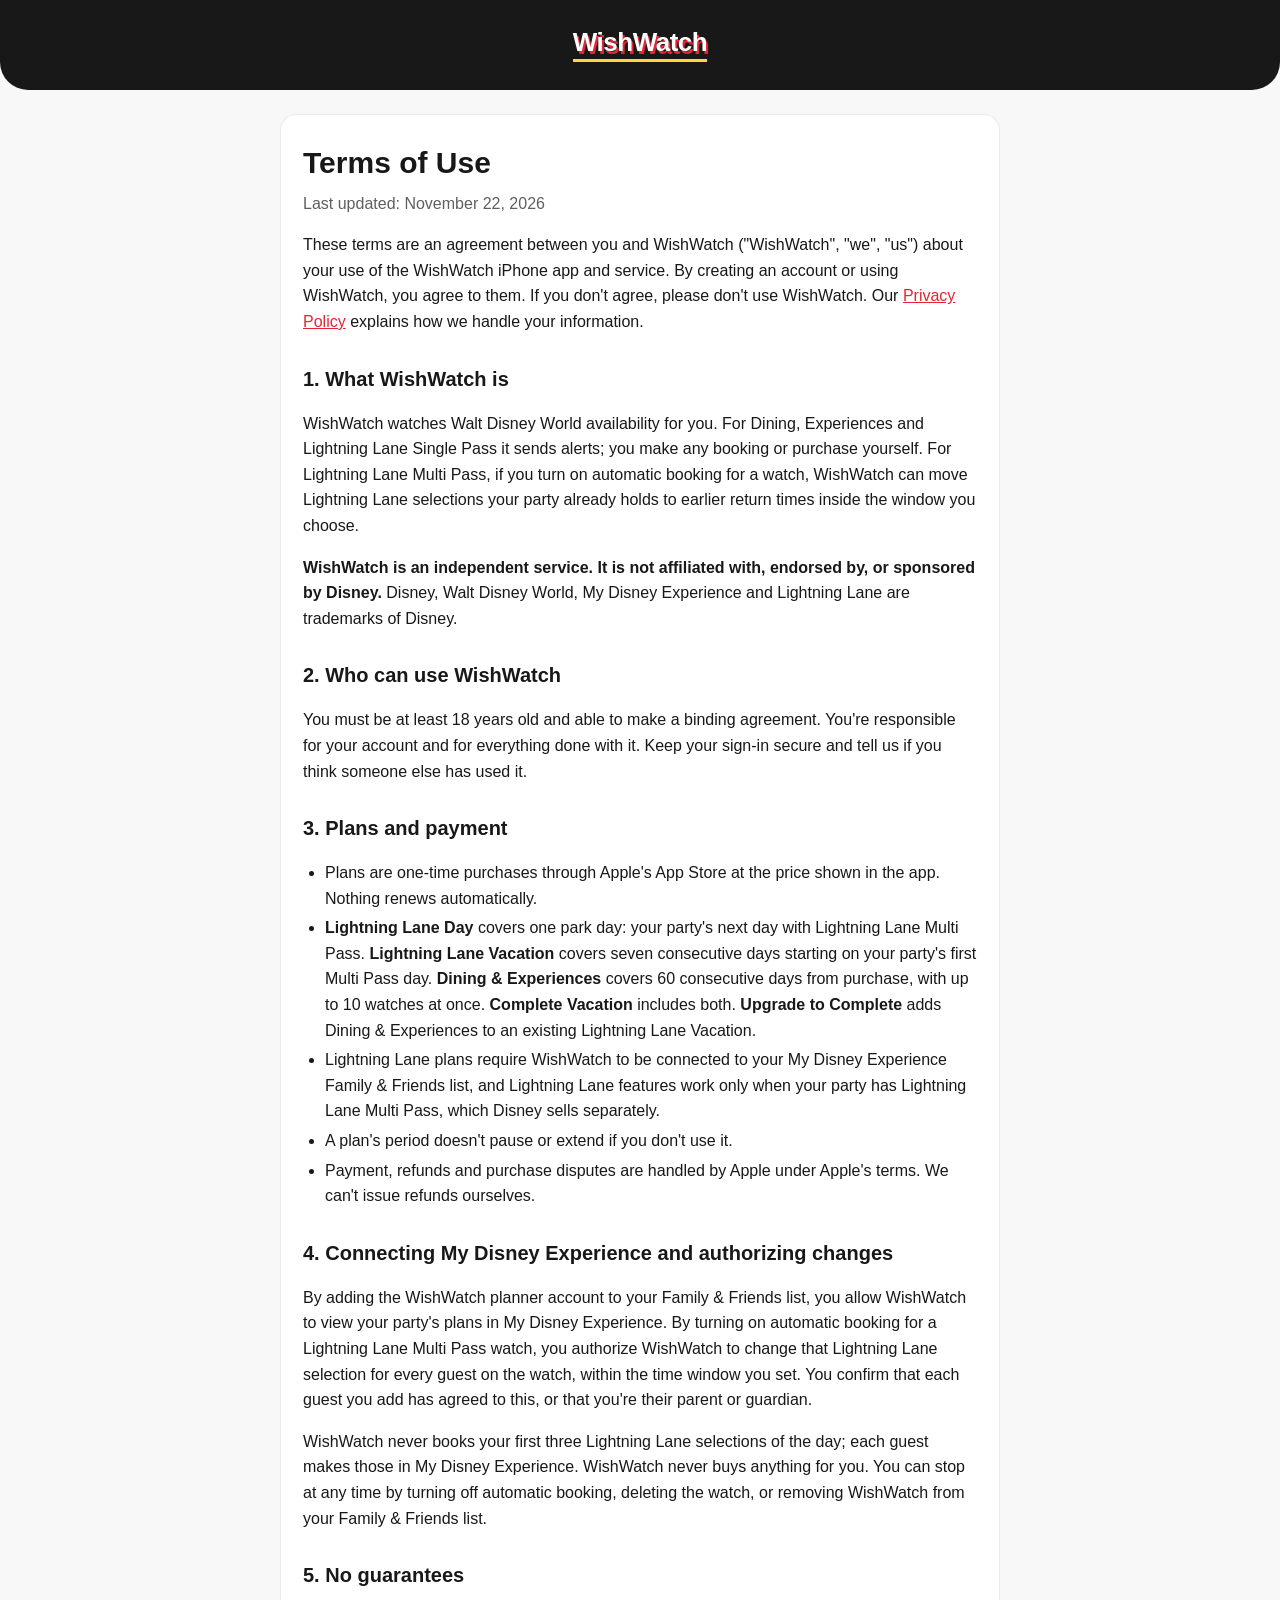
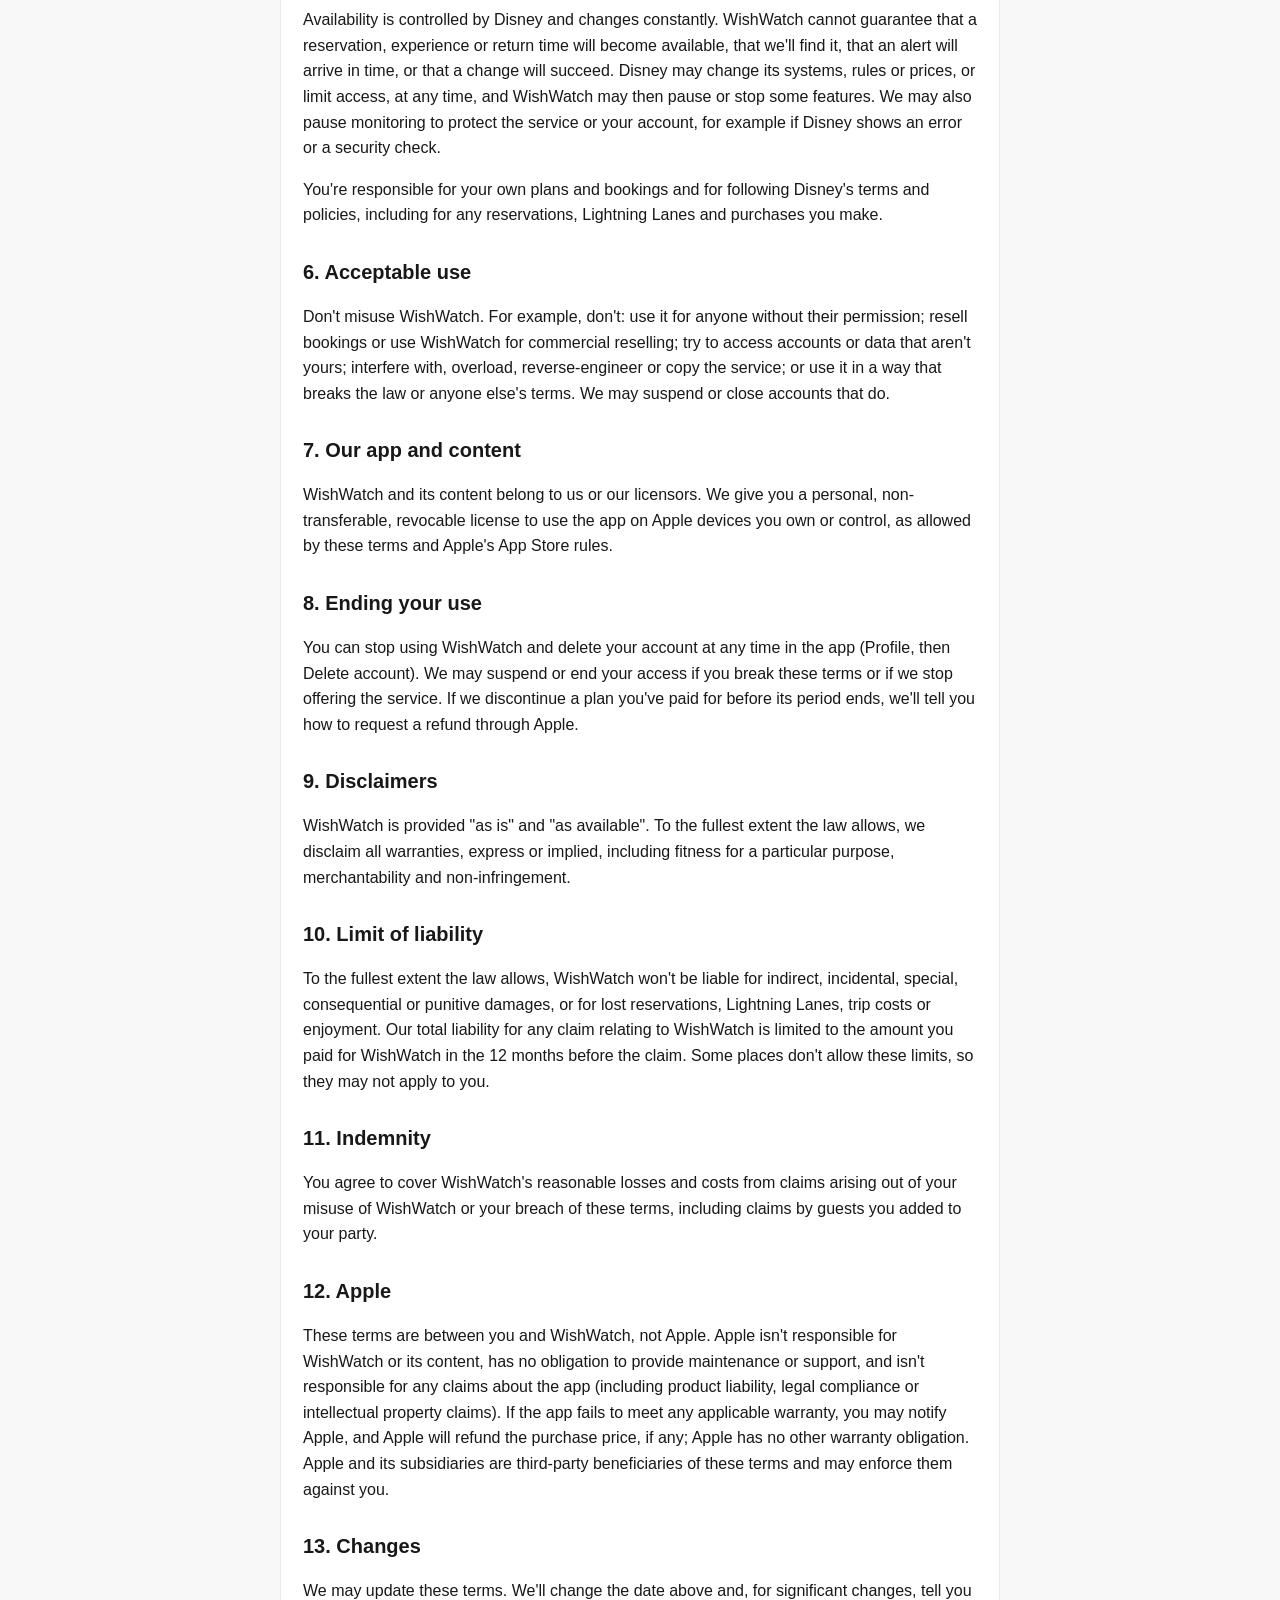
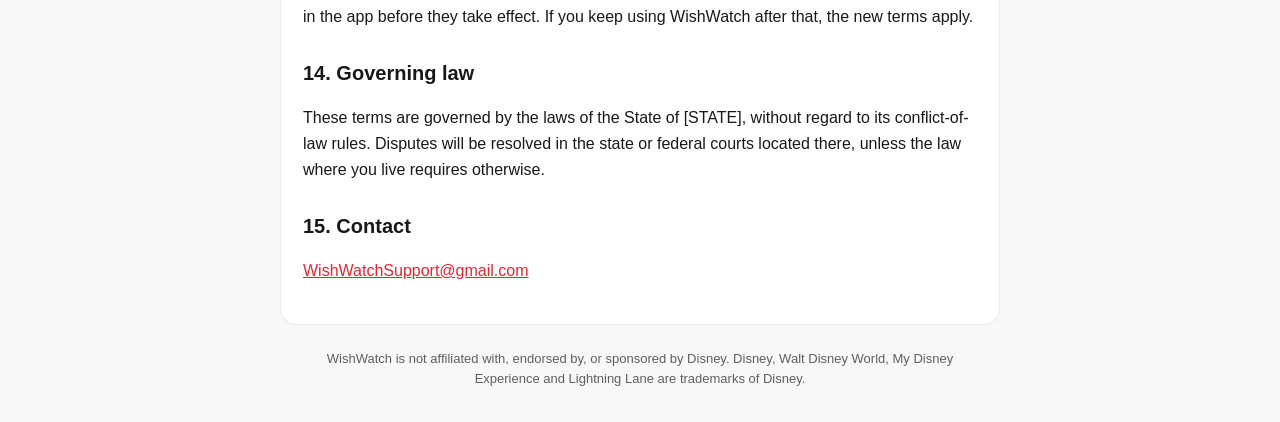
==== terms.html @ eebffbfb "WishWatch privacy policy and terms of use (drafts) Co-Authored-By: Claude Opus 5.5 <noreply@anthropi" ====
<!doctype html>
<html lang="en">
<head>
<meta charset="utf-8">
<meta name="viewport" content="width=device-width, initial-scale=1">
<title>WishWatch Terms of Use</title>
<link rel="stylesheet" href="style.css">
</head>
<body>
<header><a href="index.html" class="brand">WishWatch</a></header>
<main>
<h1>Terms of Use</h1>
<p class="updated">Last updated: November 22, 2026</p>

<p>These terms are an agreement between you and WishWatch ("WishWatch", "we", "us") about your use of the WishWatch iPhone app and service. By creating an account or using WishWatch, you agree to them. If you don't agree, please don't use WishWatch. Our <a href="privacy.html">Privacy Policy</a> explains how we handle your information.</p>

<h2>1. What WishWatch is</h2>
<p>WishWatch watches Walt Disney World availability for you. For Dining, Experiences and Lightning Lane Single Pass it sends alerts; you make any booking or purchase yourself. For Lightning Lane Multi Pass, if you turn on automatic booking for a watch, WishWatch can move Lightning Lane selections your party already holds to earlier return times inside the window you choose.</p>
<p><strong>WishWatch is an independent service. It is not affiliated with, endorsed by, or sponsored by Disney.</strong> Disney, Walt Disney World, My Disney Experience and Lightning Lane are trademarks of Disney.</p>

<h2>2. Who can use WishWatch</h2>
<p>You must be at least 18 years old and able to make a binding agreement. You're responsible for your account and for everything done with it. Keep your sign-in secure and tell us if you think someone else has used it.</p>

<h2>3. Plans and payment</h2>
<ul>
  <li>Plans are one-time purchases through Apple's App Store at the price shown in the app. Nothing renews automatically.</li>
  <li><strong>Lightning Lane Day</strong> covers one park day: your party's next day with Lightning Lane Multi Pass. <strong>Lightning Lane Vacation</strong> covers seven consecutive days starting on your party's first Multi Pass day. <strong>Dining &amp; Experiences</strong> covers 60 consecutive days from purchase, with up to 10 watches at once. <strong>Complete Vacation</strong> includes both. <strong>Upgrade to Complete</strong> adds Dining &amp; Experiences to an existing Lightning Lane Vacation.</li>
  <li>Lightning Lane plans require WishWatch to be connected to your My Disney Experience Family &amp; Friends list, and Lightning Lane features work only when your party has Lightning Lane Multi Pass, which Disney sells separately.</li>
  <li>A plan's period doesn't pause or extend if you don't use it.</li>
  <li>Payment, refunds and purchase disputes are handled by Apple under Apple's terms. We can't issue refunds ourselves.</li>
</ul>

<h2>4. Connecting My Disney Experience and authorizing changes</h2>
<p>By adding the WishWatch planner account to your Family &amp; Friends list, you allow WishWatch to view your party's plans in My Disney Experience. By turning on automatic booking for a Lightning Lane Multi Pass watch, you authorize WishWatch to change that Lightning Lane selection for every guest on the watch, within the time window you set. You confirm that each guest you add has agreed to this, or that you're their parent or guardian.</p>
<p>WishWatch never books your first three Lightning Lane selections of the day; each guest makes those in My Disney Experience. WishWatch never buys anything for you. You can stop at any time by turning off automatic booking, deleting the watch, or removing WishWatch from your Family &amp; Friends list.</p>

<h2>5. No guarantees</h2>
<p>Availability is controlled by Disney and changes constantly. WishWatch cannot guarantee that a reservation, experience or return time will become available, that we'll find it, that an alert will arrive in time, or that a change will succeed. Disney may change its systems, rules or prices, or limit access, at any time, and WishWatch may then pause or stop some features. We may also pause monitoring to protect the service or your account, for example if Disney shows an error or a security check.</p>
<p>You're responsible for your own plans and bookings and for following Disney's terms and policies, including for any reservations, Lightning Lanes and purchases you make.</p>

<h2>6. Acceptable use</h2>
<p>Don't misuse WishWatch. For example, don't: use it for anyone without their permission; resell bookings or use WishWatch for commercial reselling; try to access accounts or data that aren't yours; interfere with, overload, reverse-engineer or copy the service; or use it in a way that breaks the law or anyone else's terms. We may suspend or close accounts that do.</p>

<h2>7. Our app and content</h2>
<p>WishWatch and its content belong to us or our licensors. We give you a personal, non-transferable, revocable license to use the app on Apple devices you own or control, as allowed by these terms and Apple's App Store rules.</p>

<h2>8. Ending your use</h2>
<p>You can stop using WishWatch and delete your account at any time in the app (Profile, then Delete account). We may suspend or end your access if you break these terms or if we stop offering the service. If we discontinue a plan you've paid for before its period ends, we'll tell you how to request a refund through Apple.</p>

<h2>9. Disclaimers</h2>
<p>WishWatch is provided "as is" and "as available". To the fullest extent the law allows, we disclaim all warranties, express or implied, including fitness for a particular purpose, merchantability and non-infringement.</p>

<h2>10. Limit of liability</h2>
<p>To the fullest extent the law allows, WishWatch won't be liable for indirect, incidental, special, consequential or punitive damages, or for lost reservations, Lightning Lanes, trip costs or enjoyment. Our total liability for any claim relating to WishWatch is limited to the amount you paid for WishWatch in the 12 months before the claim. Some places don't allow these limits, so they may not apply to you.</p>

<h2>11. Indemnity</h2>
<p>You agree to cover WishWatch's reasonable losses and costs from claims arising out of your misuse of WishWatch or your breach of these terms, including claims by guests you added to your party.</p>

<h2>12. Apple</h2>
<p>These terms are between you and WishWatch, not Apple. Apple isn't responsible for WishWatch or its content, has no obligation to provide maintenance or support, and isn't responsible for any claims about the app (including product liability, legal compliance or intellectual property claims). If the app fails to meet any applicable warranty, you may notify Apple, and Apple will refund the purchase price, if any; Apple has no other warranty obligation. Apple and its subsidiaries are third-party beneficiaries of these terms and may enforce them against you.</p>

<h2>13. Changes</h2>
<p>We may update these terms. We'll change the date above and, for significant changes, tell you in the app before they take effect. If you keep using WishWatch after that, the new terms apply.</p>

<h2>14. Governing law</h2>
<p>These terms are governed by the laws of the State of [STATE], without regard to its conflict-of-law rules. Disputes will be resolved in the state or federal courts located there, unless the law where you live requires otherwise.</p>

<h2>15. Contact</h2>
<p><a href="mailto:WishWatchSupport@gmail.com">WishWatchSupport@gmail.com</a></p>
</main>
<footer>WishWatch is not affiliated with, endorsed by, or sponsored by Disney. Disney, Walt Disney World, My Disney Experience and Lightning Lane are trademarks of Disney.</footer>
</body>
</html>
---- style.css ----
:root { --ink: #181818; --muted: #5f5f5f; --red: #e32536; --sun: #ffd447; --pale: #f8f8f8; }
* { box-sizing: border-box; }
body { margin: 0; background: var(--pale); color: var(--ink);
  font: 16px/1.6 -apple-system, BlinkMacSystemFont, "Segoe UI", Roboto, sans-serif; }
header { background: var(--ink); padding: 22px 20px 26px; text-align: center;
  border-radius: 0 0 28px 28px; }
.brand { color: #fff; font-weight: 900; font-size: 26px; letter-spacing: -0.5px;
  text-decoration: none; text-shadow: 2px 3px 0 var(--red);
  border-bottom: 3px solid var(--sun); padding-bottom: 2px; }
main { max-width: 720px; margin: 24px auto; padding: 24px 22px; background: #fff;
  border-radius: 16px; border: 1px solid rgba(0,0,0,0.08); }
h1 { font-size: 30px; margin: 0 0 4px; }
h2 { font-size: 20px; margin: 28px 0 8px; }
h3 { font-size: 17px; margin: 18px 0 6px; }
.updated { color: var(--muted); margin-top: 0; }
a { color: var(--red); }
ul { padding-left: 22px; }
li { margin: 4px 0; }
footer { max-width: 720px; margin: 0 auto 32px; padding: 0 22px; color: var(--muted);
  font-size: 13px; text-align: center; }
.links a { display: block; margin: 10px 0; font-weight: 600; }
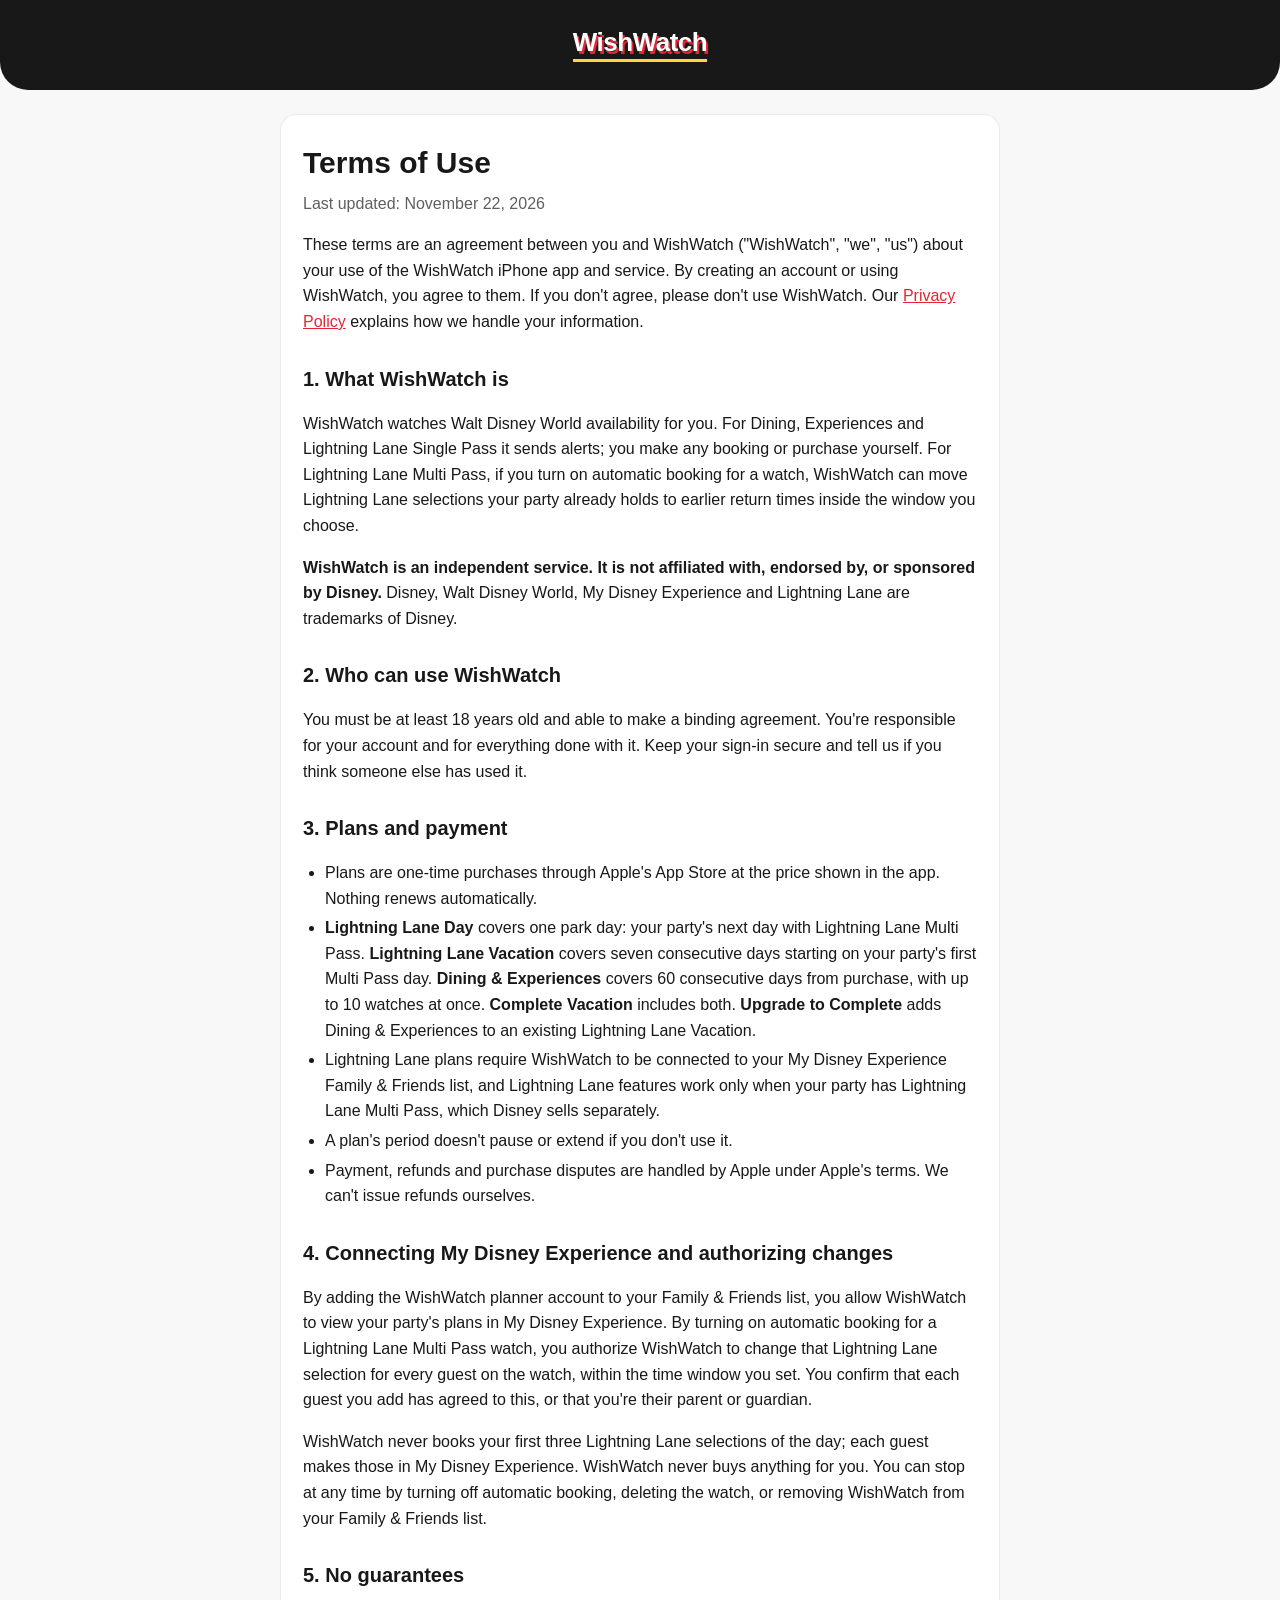
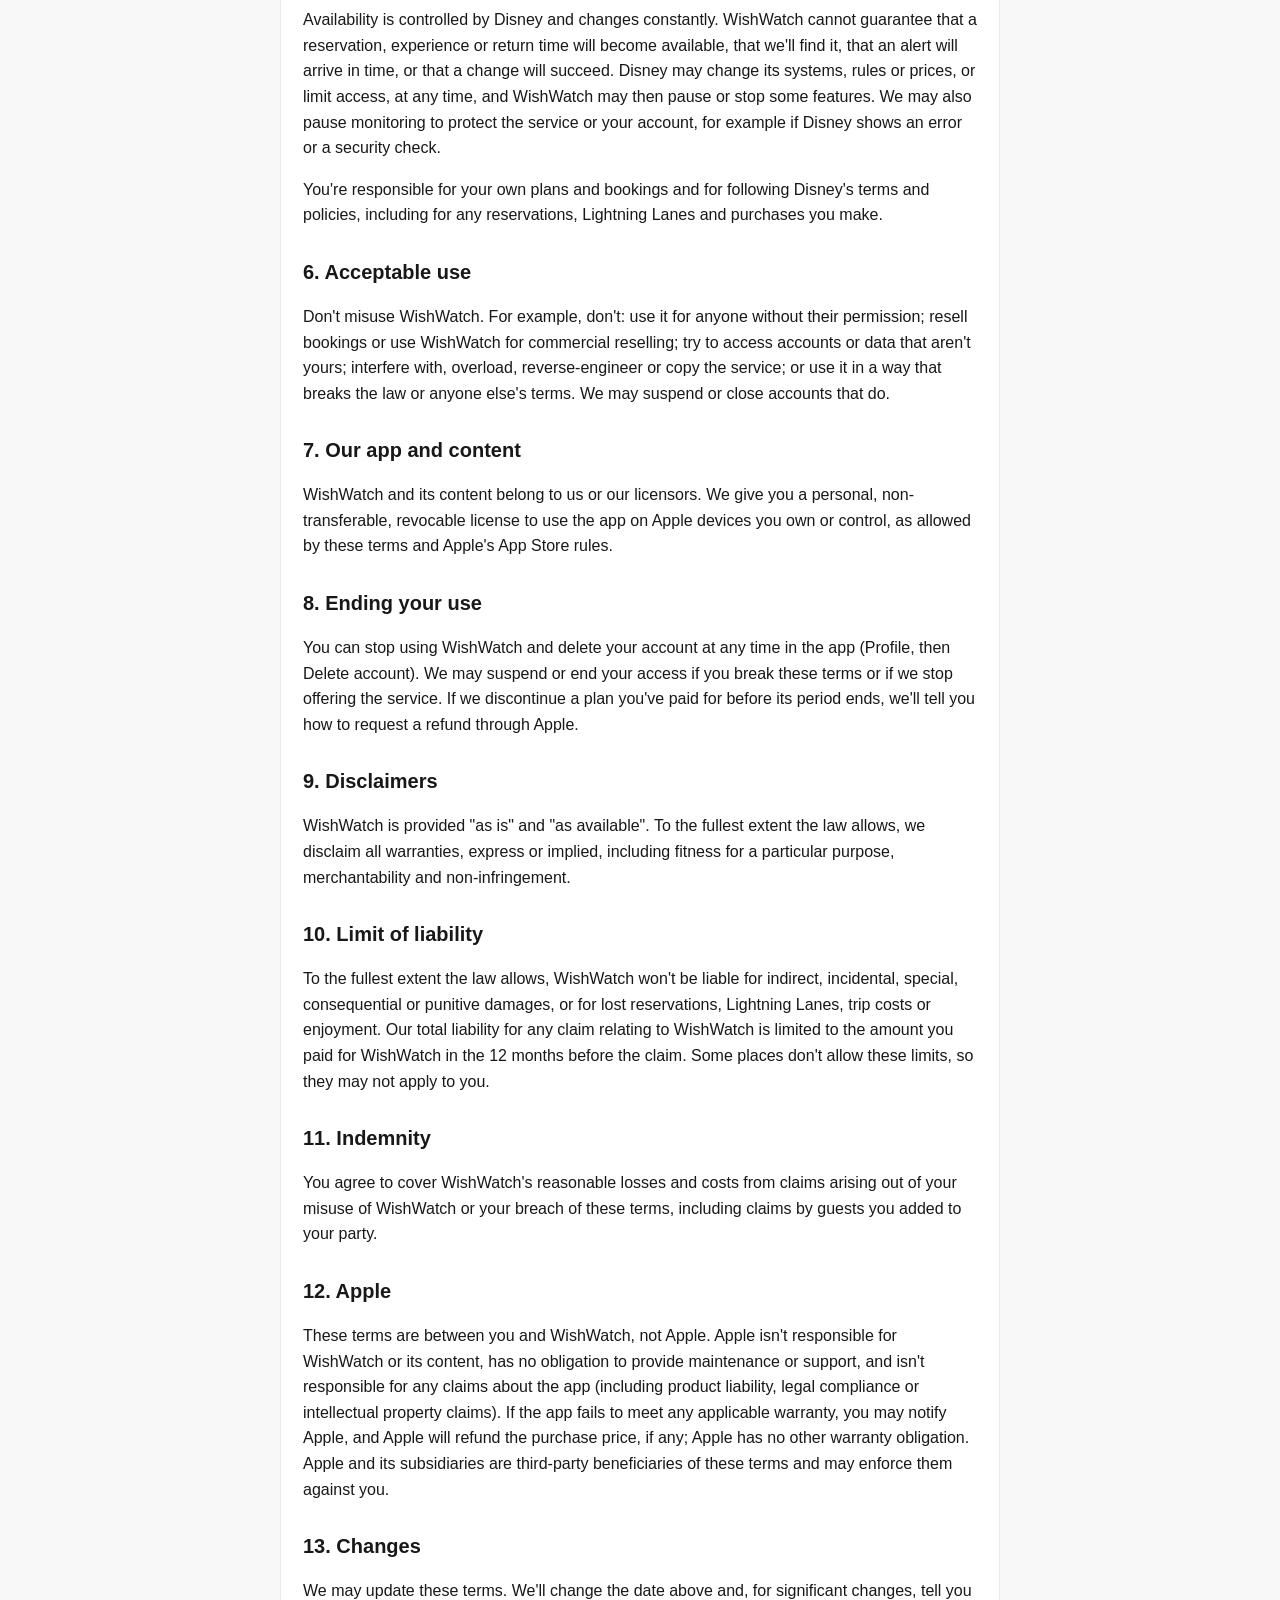
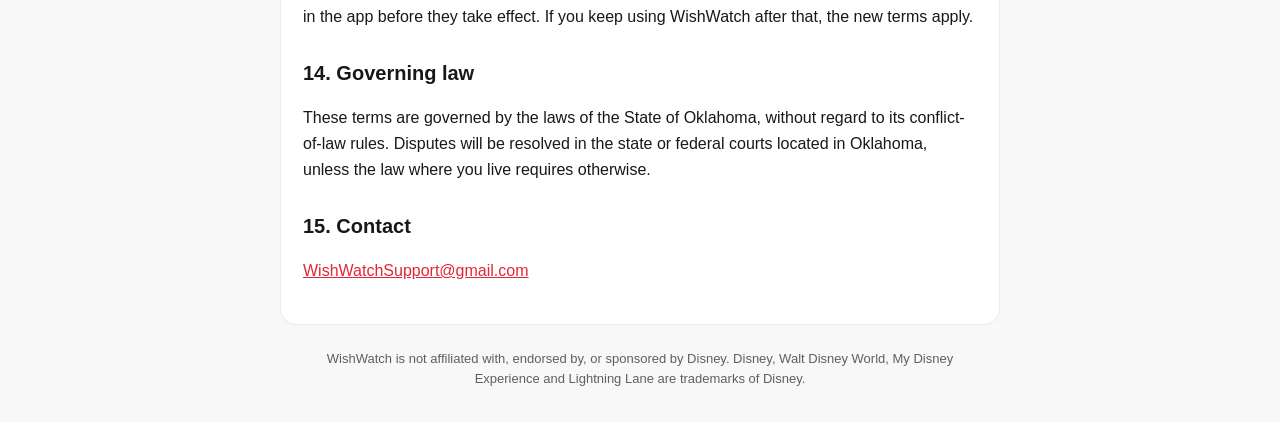
==== commit e2fcc5ed: "Terms: governing law Oklahoma Co-Authored-By: Claude Opus 5.5 <noreply@anthropic.com>" ====
--- a/terms.html
+++ b/terms.html
@@ -63,7 +63,7 @@
 <p>We may update these terms. We'll change the date above and, for significant changes, tell you in the app before they take effect. If you keep using WishWatch after that, the new terms apply.</p>
 
 <h2>14. Governing law</h2>
-<p>These terms are governed by the laws of the State of [STATE], without regard to its conflict-of-law rules. Disputes will be resolved in the state or federal courts located there, unless the law where you live requires otherwise.</p>
+<p>These terms are governed by the laws of the State of Oklahoma, without regard to its conflict-of-law rules. Disputes will be resolved in the state or federal courts located in Oklahoma, unless the law where you live requires otherwise.</p>
 
 <h2>15. Contact</h2>
 <p><a href="mailto:WishWatchSupport@gmail.com">WishWatchSupport@gmail.com</a></p>
